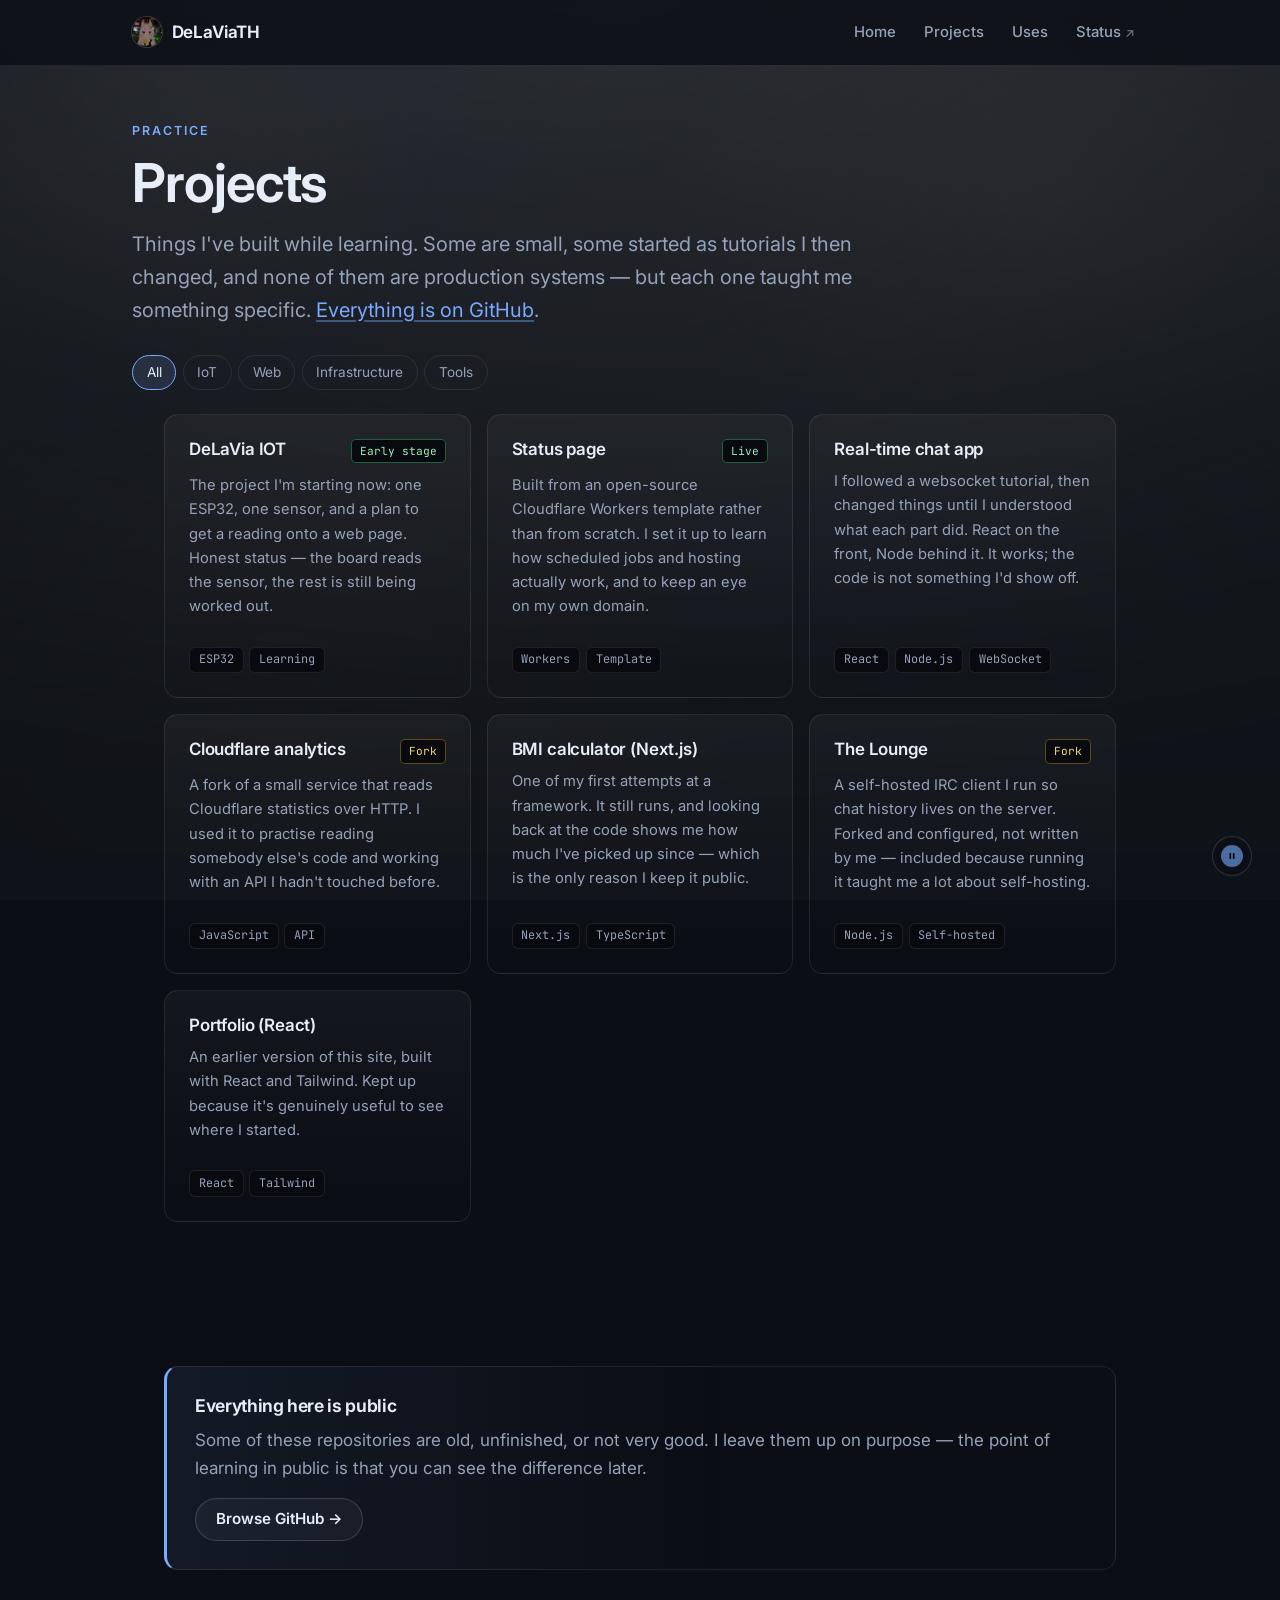
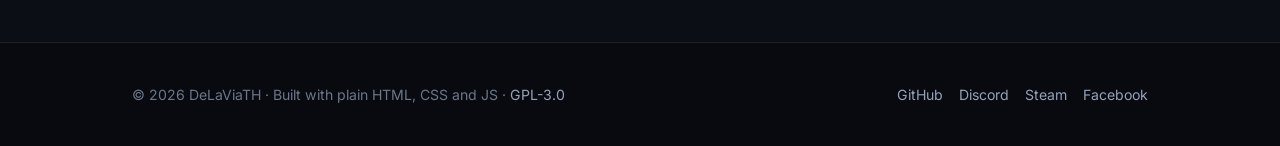
==== projects.html @ 17e13d9a "Rewrite the site as a static build with a persistent video background Rebuild every page around one " ====
﻿<!DOCTYPE html>
<html lang="en">

<head>
  <meta charset="utf-8">
  <meta name="viewport" content="width=device-width, initial-scale=1">

  <title>Projects — DeLaViaTH</title>
  <meta name="description"
    content="Small projects built while learning web development and IoT — what each one is, what stage it reached, and what it taught me.">
  <link rel="canonical" href="https://www.delaviath.com/projects">

  <meta property="og:type" content="website">
  <meta property="og:site_name" content="DeLaViaTH">
  <meta property="og:title" content="Projects — DeLaViaTH">
  <meta property="og:description"
    content="Small learning projects: what each one is, what stage it reached, and what it taught me.">
  <meta property="og:url" content="https://www.delaviath.com/projects">
  <meta property="og:image" content="https://www.delaviath.com/assets/og-image.png">
  <meta property="og:image:width" content="1200">
  <meta property="og:image:height" content="630">
  <meta name="twitter:card" content="summary_large_image">
  <meta name="twitter:title" content="Projects — DeLaViaTH">
  <meta name="twitter:image" content="https://www.delaviath.com/assets/og-image.png">

  <meta name="theme-color" content="#0b0e14">
  <meta name="color-scheme" content="dark">

  <link rel="icon" href="/assets/favicon.ico" sizes="any">
  <link rel="icon" type="image/png" href="/assets/favicon-32.png" sizes="32x32">
  <link rel="apple-touch-icon" href="/assets/apple-touch-icon.png">

  <link rel="preconnect" href="https://fonts.googleapis.com">
  <link rel="preconnect" href="https://fonts.gstatic.com" crossorigin>
  <link rel="stylesheet"
    href="https://fonts.googleapis.com/css2?family=Inter:wght@400;500;600;700&family=JetBrains+Mono:wght@400;500&display=swap">
  <link rel="stylesheet" href="/css/base.css">

  <script src="/js/site.js" defer></script>
  <script src="/js/router.js" defer></script>
  <script src="/js/background-video.js" defer></script>
  <script src="/js/projects-filter.js" defer></script>
</head>

<body>
  <a class="skip-link" href="#main">Skip to content</a>

  <div id="background-container"></div>

  <div id="navbar-container"></div>

  <main id="main" class="container">
    <header class="page-head">
      <span class="eyebrow">Practice</span>
      <h1>Projects</h1>
      <p class="lede">
        Things I've built while learning. Some are small, some started as tutorials I then changed, and
        none of them are production systems — but each one taught me something specific.
        <a href="https://github.com/DeLaViaTH?tab=repositories" target="_blank" rel="noopener noreferrer">Everything is on GitHub</a>.
      </p>

      <ul class="filter-bar" id="project-filters" aria-label="Filter projects by type">
        <li><button type="button" data-filter="all" aria-pressed="true">All</button></li>
        <li><button type="button" data-filter="iot" aria-pressed="false">IoT</button></li>
        <li><button type="button" data-filter="web" aria-pressed="false">Web</button></li>
        <li><button type="button" data-filter="infra" aria-pressed="false">Infrastructure</button></li>
        <li><button type="button" data-filter="tools" aria-pressed="false">Tools</button></li>
      </ul>
    </header>

    <section class="section container" aria-labelledby="projects-title" style="padding-top: 0">
      <h2 class="visually-hidden" id="projects-title">All projects</h2>

      <div class="grid" id="project-grid">
        <article class="project" data-tags="iot infra">
          <div class="project__top">
            <h3 class="project__name">DeLaVia IOT</h3>
            <span class="badge badge--live">Early stage</span>
          </div>
          <p class="project__desc">
            The project I'm starting now: one ESP32, one sensor, and a plan to get a reading onto a web
            page. Honest status — the board reads the sensor, the rest is still being worked out.
          </p>
          <div class="project__footer">
            <ul class="tag-list">
              <li class="tag">ESP32</li>
              <li class="tag">Learning</li>
            </ul>
          </div>
        </article>

        <article class="project" data-tags="infra">
          <div class="project__top">
            <h3 class="project__name">
              <a href="https://status-page.delaviath.com/" target="_blank" rel="noopener noreferrer">Status page</a>
            </h3>
            <span class="badge badge--live">Live</span>
          </div>
          <p class="project__desc">
            Built from an open-source Cloudflare Workers template rather than from scratch. I set it up to
            learn how scheduled jobs and hosting actually work, and to keep an eye on my own domain.
          </p>
          <div class="project__footer">
            <ul class="tag-list">
              <li class="tag">Workers</li>
              <li class="tag">Template</li>
            </ul>
          </div>
        </article>

        <article class="project" data-tags="web">
          <div class="project__top">
            <h3 class="project__name">
              <a href="https://github.com/DeLaViaTH/Real-Time-Chat-App-" target="_blank" rel="noopener noreferrer">
                Real-time chat app
              </a>
            </h3>
          </div>
          <p class="project__desc">
            I followed a websocket tutorial, then changed things until I understood what each part did.
            React on the front, Node behind it. It works; the code is not something I'd show off.
          </p>
          <div class="project__footer">
            <ul class="tag-list">
              <li class="tag">React</li>
              <li class="tag">Node.js</li>
              <li class="tag">WebSocket</li>
            </ul>
          </div>
        </article>

        <article class="project" data-tags="infra tools">
          <div class="project__top">
            <h3 class="project__name">
              <a href="https://github.com/DeLaViaTH/analytics" target="_blank" rel="noopener noreferrer">
                Cloudflare analytics
              </a>
            </h3>
            <span class="badge badge--fork">Fork</span>
          </div>
          <p class="project__desc">
            A fork of a small service that reads Cloudflare statistics over HTTP. I used it to practise
            reading somebody else's code and working with an API I hadn't touched before.
          </p>
          <div class="project__footer">
            <ul class="tag-list">
              <li class="tag">JavaScript</li>
              <li class="tag">API</li>
            </ul>
          </div>
        </article>

        <article class="project" data-tags="web tools">
          <div class="project__top">
            <h3 class="project__name">
              <a href="https://github.com/DeLaViaTH/BMI-Calculator-with-next.js" target="_blank"
                rel="noopener noreferrer">
                BMI calculator (Next.js)
              </a>
            </h3>
          </div>
          <p class="project__desc">
            One of my first attempts at a framework. It still runs, and looking back at the code shows me
            how much I've picked up since — which is the only reason I keep it public.
          </p>
          <div class="project__footer">
            <ul class="tag-list">
              <li class="tag">Next.js</li>
              <li class="tag">TypeScript</li>
            </ul>
          </div>
        </article>

        <article class="project" data-tags="infra">
          <div class="project__top">
            <h3 class="project__name">
              <a href="https://github.com/DeLaViaTH/thelounge" target="_blank" rel="noopener noreferrer">The Lounge</a>
            </h3>
            <span class="badge badge--fork">Fork</span>
          </div>
          <p class="project__desc">
            A self-hosted IRC client I run so chat history lives on the server. Forked and configured, not
            written by me — included because running it taught me a lot about self-hosting.
          </p>
          <div class="project__footer">
            <ul class="tag-list">
              <li class="tag">Node.js</li>
              <li class="tag">Self-hosted</li>
            </ul>
          </div>
        </article>

        <article class="project" data-tags="web">
          <div class="project__top">
            <h3 class="project__name">
              <a href="https://github.com/DeLaViaTH/Full-Stack-Developer-Portfolio-" target="_blank"
                rel="noopener noreferrer">
                Portfolio (React)
              </a>
            </h3>
          </div>
          <p class="project__desc">
            An earlier version of this site, built with React and Tailwind. Kept up because it's genuinely
            useful to see where I started.
          </p>
          <div class="project__footer">
            <ul class="tag-list">
              <li class="tag">React</li>
              <li class="tag">Tailwind</li>
            </ul>
          </div>
        </article>
      </div>

      <p id="no-results" class="muted" hidden>No projects in this category yet.</p>
    </section>

    <section class="section container" aria-labelledby="cta-title">
      <div class="now">
        <h2 id="cta-title" style="font-size: 1.1rem">Everything here is public</h2>
        <p class="muted" style="margin-bottom: 1rem">
          Some of these repositories are old, unfinished, or not very good. I leave them up on purpose —
          the point of learning in public is that you can see the difference later.
        </p>
        <a class="btn btn--ghost" href="https://github.com/DeLaViaTH?tab=repositories" target="_blank"
          rel="noopener noreferrer">Browse GitHub →</a>
      </div>
    </section>
  </main>

  <div id="footer-container"></div>
</body>

</html>
---- css/base.css ----
/* ==========================================================================
   DeLaViaTH — design system
   Replaces Bootstrap. ~4 KB gzipped instead of 220 KB, no alpha-channel CDN.
   ========================================================================== */

:root {
  color-scheme: dark;

  --bg: #0b0e14;
  --bg-elevated: #121722;
  --bg-sunken: #080a10;
  --surface: rgba(255, 255, 255, 0.04);
  --surface-hover: rgba(255, 255, 255, 0.07);

  --fg: #e8eef8;
  --fg-muted: #96a2b8;
  --fg-dim: #6b7688;

  --accent: #78aaff;
  --accent-strong: #4d8bff;
  --accent-contrast: #05070c;
  --success: #4ade80;
  --warning: #fbbf24;
  --danger: #f87171;

  --border: rgba(255, 255, 255, 0.09);
  --border-strong: rgba(255, 255, 255, 0.16);

  --font-body: "Inter", system-ui, -apple-system, "Segoe UI", Roboto, sans-serif;
  --font-mono: "JetBrains Mono", ui-monospace, "Cascadia Code", Consolas, monospace;

  --radius-sm: 8px;
  --radius: 14px;
  --radius-lg: 22px;

  --shadow: 0 1px 2px rgba(0, 0, 0, 0.4), 0 12px 32px -12px rgba(0, 0, 0, 0.7);
  --shadow-accent: 0 0 0 1px rgba(120, 170, 255, 0.35), 0 18px 50px -18px rgba(120, 170, 255, 0.45);

  --container: 1080px;
  --nav-height: 64px;

  --ease: cubic-bezier(0.22, 1, 0.36, 1);
}

/* --------------------------------------------------------------- reset --- */

*,
*::before,
*::after {
  box-sizing: border-box;
}

html {
  -webkit-text-size-adjust: 100%;
  scroll-behavior: smooth;
  scroll-padding-top: calc(var(--nav-height) + 24px);
}

body {
  margin: 0;
  min-height: 100dvh;
  background: var(--bg);
  color: var(--fg);
  font-family: var(--font-body);
  font-size: clamp(1rem, 0.96rem + 0.18vw, 1.0625rem);
  line-height: 1.65;
  -webkit-font-smoothing: antialiased;
  text-rendering: optimizeLegibility;
  /* NOTE: the old site had `overflow-y: hidden` here, which silently clipped
     every page taller than the viewport (phones, 120% zoom, landscape). */
  overflow-x: hidden;
}

/* Ambient background so pages never look like a flat empty canvas. */
body::before {
  content: "";
  position: fixed;
  inset: 0;
  z-index: -2;
  background:
    radial-gradient(60rem 60rem at 12% -10%, rgba(77, 139, 255, 0.16), transparent 60%),
    radial-gradient(48rem 48rem at 105% 8%, rgba(120, 170, 255, 0.1), transparent 62%);
  pointer-events: none;
}

img,
picture,
svg,
video {
  display: block;
  max-width: 100%;
}

img {
  height: auto;
}

h1,
h2,
h3,
h4 {
  margin: 0 0 0.5em;
  line-height: 1.2;
  font-weight: 650;
  letter-spacing: -0.02em;
  text-wrap: balance;
}

h1 {
  font-size: clamp(2rem, 1.5rem + 2.6vw, 3.35rem);
}

h2 {
  font-size: clamp(1.45rem, 1.25rem + 1vw, 2rem);
}

h3 {
  font-size: clamp(1.125rem, 1.05rem + 0.4vw, 1.3rem);
}

p {
  margin: 0 0 1rem;
  text-wrap: pretty;
}

a {
  color: var(--accent);
  text-decoration-color: color-mix(in srgb, var(--accent) 40%, transparent);
  text-underline-offset: 3px;
  transition: color 0.15s var(--ease), text-decoration-color 0.15s var(--ease);
}

a:hover {
  color: var(--fg);
  text-decoration-color: currentColor;
}

:focus-visible {
  outline: 2px solid var(--accent);
  outline-offset: 3px;
  border-radius: 4px;
}

code,
kbd,
pre {
  font-family: var(--font-mono);
  font-size: 0.9em;
}

code {
  padding: 0.15em 0.4em;
  border-radius: 5px;
  background: var(--surface);
  border: 1px solid var(--border);
}

hr {
  height: 1px;
  margin: 2.5rem 0;
  border: 0;
  background: var(--border);
}

::selection {
  background: rgba(120, 170, 255, 0.3);
  color: #fff;
}

/* ----------------------------------------------------------- utilities --- */

.container {
  width: 100%;
  max-width: var(--container);
  margin-inline: auto;
  padding-inline: clamp(1.15rem, 4vw, 2rem);
}

.visually-hidden {
  position: absolute !important;
  width: 1px;
  height: 1px;
  padding: 0;
  margin: -1px;
  overflow: hidden;
  clip-path: inset(50%);
  white-space: nowrap;
  border: 0;
}

.skip-link {
  position: absolute;
  top: 0;
  left: 50%;
  translate: -50% -120%;
  z-index: 200;
  padding: 0.7rem 1.2rem;
  border-radius: 0 0 var(--radius-sm) var(--radius-sm);
  background: var(--accent);
  color: var(--accent-contrast);
  font-weight: 600;
  text-decoration: none;
  transition: translate 0.18s var(--ease);
}

.skip-link:focus-visible {
  translate: -50% 0;
  color: var(--accent-contrast);
}

.eyebrow {
  display: block;
  margin-bottom: 0.6rem;
  font-size: 0.78rem;
  font-weight: 600;
  letter-spacing: 0.16em;
  text-transform: uppercase;
  color: var(--accent);
}

.lede {
  font-size: clamp(1.05rem, 1rem + 0.35vw, 1.25rem);
  color: var(--fg-muted);
  max-width: 62ch;
}

.muted {
  color: var(--fg-muted);
}

.text-center {
  text-align: center;
}

.stack > * + * {
  margin-top: var(--stack-gap, 1rem);
}

/* ---------------------------------------------------------------- nav --- */

.site-nav {
  position: sticky;
  top: 0;
  z-index: 100;
  background: color-mix(in srgb, var(--bg) 78%, transparent);
  backdrop-filter: blur(14px) saturate(140%);
  -webkit-backdrop-filter: blur(14px) saturate(140%);
  border-bottom: 1px solid transparent;
  transition: border-color 0.2s var(--ease), background-color 0.2s var(--ease);
}

.site-nav[data-scrolled="true"] {
  border-bottom-color: var(--border);
  background: color-mix(in srgb, var(--bg) 92%, transparent);
}

.site-nav__inner {
  display: flex;
  align-items: center;
  gap: 1rem;
  min-height: var(--nav-height);
  max-width: var(--container);
  margin-inline: auto;
  padding-inline: clamp(1.15rem, 4vw, 2rem);
}

.brand {
  display: inline-flex;
  align-items: center;
  gap: 0.6rem;
  font-weight: 650;
  letter-spacing: -0.01em;
  color: var(--fg);
  text-decoration: none;
  white-space: nowrap;
}

.brand:hover {
  color: var(--fg);
}

.brand__mark {
  width: 30px;
  height: 30px;
  border-radius: 50%;
  object-fit: cover;
  box-shadow: 0 0 0 1px var(--border-strong);
}

.nav-toggle {
  display: none;
  margin-left: auto;
  width: 40px;
  height: 40px;
  padding: 0;
  border: 1px solid var(--border);
  border-radius: var(--radius-sm);
  background: var(--surface);
  color: var(--fg);
  cursor: pointer;
}

.nav-toggle:hover {
  background: var(--surface-hover);
}

.nav-toggle__bars {
  display: grid;
  gap: 4px;
  justify-items: center;
}

.nav-toggle__bars span {
  display: block;
  width: 18px;
  height: 2px;
  border-radius: 2px;
  background: currentColor;
  transition: transform 0.2s var(--ease), opacity 0.2s var(--ease);
}

.nav-toggle[aria-expanded="true"] .nav-toggle__bars span:nth-child(1) {
  transform: translateY(6px) rotate(45deg);
}

.nav-toggle[aria-expanded="true"] .nav-toggle__bars span:nth-child(2) {
  opacity: 0;
}

.nav-toggle[aria-expanded="true"] .nav-toggle__bars span:nth-child(3) {
  transform: translateY(-6px) rotate(-45deg);
}

.nav-links {
  display: flex;
  align-items: center;
  gap: 0.15rem;
  margin: 0 0 0 auto;
  padding: 0;
  list-style: none;
}

.nav-links a {
  display: block;
  padding: 0.45rem 0.8rem;
  border-radius: 999px;
  color: var(--fg-muted);
  font-size: 0.93rem;
  font-weight: 500;
  text-decoration: none;
  transition: color 0.15s var(--ease), background-color 0.15s var(--ease);
}

.nav-links a:hover {
  color: var(--fg);
  background: var(--surface);
}

.nav-links a[aria-current="page"] {
  color: var(--fg);
  background: var(--surface);
  box-shadow: inset 0 0 0 1px var(--border);
}

.nav-links .external::after {
  content: " ↗";
  font-size: 0.85em;
  color: var(--fg-dim);
}

@media (max-width: 760px) {
  .nav-toggle {
    display: grid;
    place-items: center;
  }

  .nav-links {
    position: absolute;
    inset-inline: 0;
    top: 100%;
    flex-direction: column;
    align-items: stretch;
    gap: 0.15rem;
    margin: 0;
    padding: 0.6rem clamp(1.15rem, 4vw, 2rem) 1rem;
    background: color-mix(in srgb, var(--bg) 96%, transparent);
    border-bottom: 1px solid var(--border);
    box-shadow: var(--shadow);
  }

  .nav-links[data-open="false"] {
    display: none;
  }

  .nav-links a {
    padding: 0.7rem 0.9rem;
    border-radius: var(--radius-sm);
    font-size: 1rem;
  }
}

/* -------------------------------------------------------------- hero --- */

.hero {
  position: relative;
  padding-block: clamp(2.5rem, 6vw, 5rem) clamp(2rem, 5vw, 4rem);
  overflow-x: clip;
}

/* ==========================================================================
   Site-wide background video.

   Fixed to the viewport, so it stays visible on every page and at every scroll
   position instead of scrolling away with the hero.

   Layer order, back to front:

     1  .site-bg__wash   animated golden-hour gradient, pure CSS, no payload
     2  .site-bg__video  the YouTube embed (muted, looping, autoplay)
     3  .site-bg::after  contrast veil, keeps body text readable over the video

   "Golden Hour" by BlueSkyWhaler, via youtube-nocookie.com.
   ========================================================================== */

.site-bg {
  position: fixed;
  inset: 0;
  z-index: -1;
  overflow: hidden;
  pointer-events: none;
  /* Own compositing layer: the fixed iframe never repaints while scrolling.
     layout+paint rather than `strict`, so the element still gets its size from
     the inset box instead of relying on size containment. */
  contain: layout paint;
  /* Promote once, up front, instead of letting the compositor decide. */
  transform: translateZ(0);
}

/* --- 1: animated golden-hour wash --------------------------------------- */

.site-bg__wash {
  position: absolute;
  inset: 0;
  background:
    radial-gradient(42rem 30rem at 22% 78%, rgba(255, 176, 84, 0.34), transparent 68%),
    radial-gradient(38rem 28rem at 82% 24%, rgba(255, 214, 138, 0.26), transparent 66%),
    radial-gradient(34rem 26rem at 52% 112%, rgba(255, 126, 72, 0.24), transparent 70%);
  animation: site-bg-drift 34s ease-in-out infinite alternate;
  will-change: transform;
}

/* A second, slower pass at a different angle keeps the motion from looking like
   one big sliding layer. */
.site-bg__wash::after {
  content: "";
  position: absolute;
  inset: 0;
  background:
    radial-gradient(30rem 24rem at 68% 62%, rgba(120, 170, 255, 0.16), transparent 70%),
    radial-gradient(26rem 20rem at 12% 18%, rgba(255, 196, 120, 0.18), transparent 68%);
  animation: site-bg-drift-alt 52s ease-in-out infinite alternate;
  will-change: transform;
}

@keyframes site-bg-drift {
  from {
    transform: translate3d(-2%, 1%, 0) scale(1.05);
  }

  to {
    transform: translate3d(3%, -2%, 0) scale(1.12);
  }
}

@keyframes site-bg-drift-alt {
  from {
    transform: translate3d(2%, -1%, 0) scale(1.1);
  }

  to {
    transform: translate3d(-3%, 2%, 0) scale(1.02);
  }
}

/* Once real video is on screen the gradient is almost entirely hidden behind
   it, so stop animating two full-viewport layers: it is pure GPU cost for an
   effect nobody can see. The gradient still animates while the player buffers,
   and for visitors whose embed never loads. */
.site-bg--live .site-bg__wash,
.site-bg--live .site-bg__wash::after {
  animation: none;
}

/* --- 2: the video ------------------------------------------------------- */

.site-bg__video {
  position: absolute;
  top: 50%;
  left: 50%;
  /* Exact "cover" for a 16:9 source: 100vw x 56.25vw, floored at 100vh, with
     min-width 177.78vh (= 100vh * 16/9). No overshoot: an inflating 120% box
     made the compositor rasterise ~44% more pixels every frame for nothing. */
  width: 100vw;
  height: 56.25vw;
  min-width: 177.78vh;
  min-height: 100vh;
  max-width: none;
  max-height: none;
  border: 0;
  translate: -50% -50%;
  object-fit: cover;
  /* Held at 0 until the player reports it is actually playing, so a blocked
     embed falls back to the gradient instead of a black rectangle. */
  opacity: 0;
  transition: opacity 0.9s var(--ease);
  /* No blur() here on purpose. A Gaussian blur over a full-viewport iframe is
     re-run on the GPU for every single video frame and was the main cause of
     the stutter. The burned-in captions are hidden by the veil below instead,
     which costs nothing. */
}

.site-bg--live .site-bg__video {
  /* Visible behind every section, but dim enough that body copy stays readable
     through the veil below. */
  opacity: 0.42;
}

/* --- 3: contrast veil --------------------------------------------------- */

/* Painted above the video but inside .site-bg, so it applies to every page
   without each page needing its own scrim. */
.site-bg::after {
  content: "";
  position: absolute;
  inset: 0;
  background:
    radial-gradient(115% 90% at 50% 0%, rgba(11, 14, 20, 0.52), rgba(11, 14, 20, 0.74) 55%, rgba(11, 14, 20, 0.88) 100%),
    linear-gradient(180deg, rgba(11, 14, 20, 0.34), rgba(11, 14, 20, 0.68));
}

/* --- playback toggle ---------------------------------------------------- */

/* Fixed, so it is reachable at any scroll position on any page.
   Deliberately NOT hidden under prefers-reduced-motion.

   Kept as a small circle rather than a labelled pill: it is fixed, so anything
   wide would sit on top of paragraph text at some scroll position. The label
   stays in the DOM for assistive tech, and the title attribute gives sighted
   users a hover hint. */
.site-bg__toggle {
  position: fixed;
  right: clamp(1rem, 3vw, 1.75rem);
  bottom: clamp(0.9rem, 2.5vw, 1.5rem);
  z-index: 95;
  display: grid;
  place-items: center;
  width: 40px;
  height: 40px;
  padding: 0;
  border: 1px solid rgba(255, 255, 255, 0.24);
  border-radius: 50%;
  background: rgba(11, 14, 20, 0.62);
  backdrop-filter: blur(6px);
  -webkit-backdrop-filter: blur(6px);
  color: var(--fg-muted);
  cursor: pointer;
  opacity: 0.6;
  transition: opacity 0.18s var(--ease), background-color 0.18s var(--ease), border-color 0.18s var(--ease),
    color 0.18s var(--ease), transform 0.18s var(--ease);
}

.site-bg__toggle:hover,
.site-bg__toggle:focus-visible {
  opacity: 1;
  background: rgba(11, 14, 20, 0.92);
  border-color: rgba(255, 255, 255, 0.45);
  color: var(--fg);
  transform: scale(1.06);
}

.site-bg__toggle-icon {
  display: grid;
  place-items: center;
  width: 22px;
  height: 22px;
  border-radius: 50%;
  background: var(--accent);
  color: var(--accent-contrast);
}

.site-bg__toggle-icon svg {
  width: 10px;
  height: 10px;
  fill: currentColor;
}

/* Show exactly one glyph, driven by aria-pressed:
   pressed = video playing = offer "pause". */
.site-bg__icon-play,
.site-bg__toggle[aria-pressed="false"] .site-bg__icon-pause {
  display: none;
}

.site-bg__toggle[aria-pressed="false"] .site-bg__icon-play {
  display: block;
  margin-left: 1px;
}

/* Kept for the accessible name, hidden visually. */
.site-bg__toggle-label {
  position: absolute;
  width: 1px;
  height: 1px;
  padding: 0;
  margin: -1px;
  overflow: hidden;
  clip-path: inset(50%);
  white-space: nowrap;
  border: 0;
}

/* Gradient motion stops for reduced-motion — it is purely decorative. The video
   keeps its own toggle, and the toggle stays visible. */
@media (prefers-reduced-motion: reduce) {
  .site-bg__wash,
  .site-bg__wash::after {
    animation: none;
  }
}

@media (max-width: 760px) {
  .site-bg--live .site-bg__video {
    opacity: 0.46;
  }

  .site-bg__toggle {
    width: 36px;
    height: 36px;
  }
}

.hero__inner {
  display: grid;
  gap: clamp(2rem, 5vw, 3.5rem);
  max-width: var(--container);
  margin-inline: auto;
  padding-inline: clamp(1.15rem, 4vw, 2rem);
}

.hero__avatar {
  width: clamp(150px, 22vw, 220px);
  aspect-ratio: 1;
  border-radius: 50%;
  object-fit: cover;
  box-shadow: 0 0 0 1px var(--border-strong), 0 0 0 8px rgba(120, 170, 255, 0.07), var(--shadow);
}

@media (min-width: 860px) {
  .hero__inner {
    grid-template-columns: 1fr auto;
    align-items: center;
  }

  .hero__avatar {
    order: 2;
  }
}

.hero__title {
  margin-bottom: 0.75rem;
}

.hero__title-accent {
  background: linear-gradient(100deg, var(--accent), #a78bfa 55%, var(--accent));
  -webkit-background-clip: text;
  background-clip: text;
  color: transparent;
}

.hero__roles {
  display: flex;
  flex-wrap: wrap;
  gap: 0.4rem;
  margin: 1.25rem 0 1.75rem;
  padding: 0;
  list-style: none;
}

.hero__roles li {
  padding: 0.3rem 0.7rem;
  border: 1px solid var(--border);
  border-radius: 999px;
  background: var(--surface);
  color: var(--fg-muted);
  font-family: var(--font-mono);
  font-size: 0.8rem;
}

.hero__actions {
  display: flex;
  flex-wrap: wrap;
  gap: 0.65rem;
}

/* ------------------------------------------------------------ buttons --- */

.btn {
  display: inline-flex;
  align-items: center;
  justify-content: center;
  gap: 0.5rem;
  padding: 0.65rem 1.25rem;
  border: 1px solid transparent;
  border-radius: 999px;
  font: inherit;
  font-size: 0.95rem;
  font-weight: 600;
  line-height: 1.35;
  text-decoration: none;
  cursor: pointer;
  transition: transform 0.15s var(--ease), background-color 0.15s var(--ease), border-color 0.15s var(--ease), box-shadow 0.15s var(--ease);
}

.btn:active {
  transform: translateY(1px);
}

.btn--primary {
  background: var(--accent);
  color: var(--accent-contrast);
}

.btn--primary:hover {
  background: #9dc0ff;
  color: var(--accent-contrast);
  box-shadow: var(--shadow-accent);
}

.btn--ghost {
  border-color: var(--border-strong);
  background: var(--surface);
  color: var(--fg);
}

.btn--ghost:hover {
  background: var(--surface-hover);
  color: var(--fg);
}

/* ------------------------------------------------------------- cards --- */

.card {
  padding: clamp(1.25rem, 3vw, 1.75rem);
  border: 1px solid var(--border);
  border-radius: var(--radius);
  background: linear-gradient(180deg, var(--surface), transparent);
  transition: border-color 0.2s var(--ease), transform 0.2s var(--ease), background-color 0.2s var(--ease);
}

a.card:hover {
  border-color: var(--border-strong);
  transform: translateY(-2px);
}

.card__title {
  display: flex;
  align-items: center;
  gap: 0.5rem;
  margin-bottom: 0.5rem;
  font-size: 1.08rem;
}

.card__meta {
  font-family: var(--font-mono);
  font-size: 0.78rem;
  color: var(--fg-dim);
}

.tag-list {
  display: flex;
  flex-wrap: wrap;
  gap: 0.35rem;
  margin: 0.9rem 0 0;
  padding: 0;
  list-style: none;
}

.tag {
  padding: 0.16rem 0.55rem;
  border: 1px solid var(--border);
  border-radius: 6px;
  background: var(--bg-sunken);
  color: var(--fg-muted);
  font-family: var(--font-mono);
  font-size: 0.74rem;
}

/* -------------------------------------------------------------- grid --- */

.grid {
  display: grid;
  gap: 1rem;
  grid-template-columns: repeat(auto-fit, minmax(min(100%, 270px), 1fr));
}

.section {
  padding-block: clamp(2.5rem, 6vw, 4.5rem);
}

.section__head {
  display: flex;
  flex-wrap: wrap;
  align-items: baseline;
  justify-content: space-between;
  gap: 1rem;
  margin-bottom: clamp(1.5rem, 3vw, 2.25rem);
}

.section__head h2 {
  margin-bottom: 0;
}

/* ------------------------------------------------------------- table --- */

.table-wrap {
  overflow-x: auto;
  border: 1px solid var(--border);
  border-radius: var(--radius);
}

table {
  width: 100%;
  border-collapse: collapse;
  font-size: 0.95rem;
}

th,
td {
  padding: 0.7rem 1rem;
  text-align: left;
  border-bottom: 1px solid var(--border);
}

thead th {
  background: var(--surface);
  color: var(--fg);
  font-size: 0.78rem;
  font-weight: 600;
  letter-spacing: 0.08em;
  text-transform: uppercase;
}

tbody tr:last-child td {
  border-bottom: 0;
}

tbody tr:hover {
  background: var(--surface);
}

/* ------------------------------------------------------------- forms --- */

.field {
  display: grid;
  gap: 0.35rem;
}

.field label {
  font-size: 0.9rem;
  font-weight: 600;
  color: var(--fg-muted);
}

.input {
  width: 100%;
  padding: 0.65rem 0.9rem;
  border: 1px solid var(--border-strong);
  border-radius: var(--radius-sm);
  background: var(--bg-sunken);
  color: var(--fg);
  font: inherit;
  transition: border-color 0.15s var(--ease), box-shadow 0.15s var(--ease);
}

.input::placeholder {
  color: var(--fg-dim);
}

.input:focus {
  outline: none;
  border-color: var(--accent);
  box-shadow: 0 0 0 3px rgba(120, 170, 255, 0.18);
}

.input:invalid:not(:placeholder-shown) {
  border-color: var(--danger);
}

.field__hint {
  font-size: 0.82rem;
  color: var(--fg-dim);
}

/* ------------------------------------------------------------ alerts --- */

.alert {
  padding: 0.85rem 1.1rem;
  border: 1px solid var(--border);
  border-radius: var(--radius-sm);
  background: var(--surface);
  font-size: 0.93rem;
}

.alert--success {
  border-color: color-mix(in srgb, var(--success) 45%, transparent);
  background: color-mix(in srgb, var(--success) 10%, transparent);
  color: #b9f6cd;
}

.alert--warning {
  border-color: color-mix(in srgb, var(--warning) 45%, transparent);
  background: color-mix(in srgb, var(--warning) 10%, transparent);
  color: #fde8ad;
}

.alert--danger {
  border-color: color-mix(in srgb, var(--danger) 45%, transparent);
  background: color-mix(in srgb, var(--danger) 10%, transparent);
  color: #fecaca;
}

/* ------------------------------------------------------------ footer --- */

.site-footer {
  margin-top: auto;
  padding-block: 2.5rem;
  border-top: 1px solid var(--border);
  background: var(--bg-sunken);
}

.site-footer__inner {
  display: flex;
  flex-wrap: wrap;
  align-items: center;
  justify-content: space-between;
  gap: 1rem;
  max-width: var(--container);
  margin-inline: auto;
  padding-inline: clamp(1.15rem, 4vw, 2rem);
  color: var(--fg-dim);
  font-size: 0.88rem;
}

.site-footer nav {
  display: flex;
  flex-wrap: wrap;
  gap: 0.25rem 1rem;
}

.site-footer a {
  color: var(--fg-muted);
  text-decoration: none;
}

.site-footer a:hover {
  color: var(--fg);
  text-decoration: underline;
}

/* ---------------------------------------------------------- motion --- */

@media (prefers-reduced-motion: reduce) {
  html {
    scroll-behavior: auto;
  }

  *,
  *::before,
  *::after {
    animation-duration: 0.01ms !important;
    animation-iteration-count: 1 !important;
    transition-duration: 0.01ms !important;
  }
}

/* ---------------------------------------------------------- printing --- */

@media print {
  body::before,
  .site-nav,
  .site-footer,
  .site-bg,
  .site-bg__toggle,
  .hero__actions {
    display: none !important;
  }

  body {
    background: #fff;
    color: #000;
  }

  a {
    color: #000;
    text-decoration: underline;
  }
}

/* ==========================================================================
   Page sections.

   Everything below used to live in home.css and pages.css, which were linked
   only from the pages that needed them. With client-side navigation that broke:
   a page reached through the router never loaded its own stylesheet, because the
   document is not reloaded. One file for every page is both simpler and immune
   to that class of bug. Rules here are page-scoped by class name, so loading
   them everywhere costs nothing.
   ========================================================================== */

/* ------------------------------------------------------------- home --- */
.home {
  display: flex;
  flex-direction: column;
  min-height: 100dvh;
}

/* Short bio block under the hero. */
.about {
  display: grid;
  gap: clamp(1.5rem, 4vw, 3rem);
}

@media (min-width: 820px) {
  .about {
    grid-template-columns: minmax(0, 1.35fr) minmax(0, 1fr);
    align-items: start;
  }
}

.about__facts {
  display: grid;
  gap: 0.75rem;
  margin: 0;
  padding: 1.25rem;
  border: 1px solid var(--border);
  border-radius: var(--radius);
  background: var(--surface);
}

.about__facts div {
  display: grid;
  /* Wide enough for "Good at" / "Learning" without wrapping mid-label. */
  grid-template-columns: 6rem 1fr;
  gap: 0.75rem;
  font-size: 0.92rem;
  align-items: baseline;
}

.about__facts dt {
  color: var(--fg-dim);
  font-family: var(--font-mono);
  font-size: 0.78rem;
  text-transform: uppercase;
  letter-spacing: 0.06em;
  padding-top: 0.15rem;
}

.about__facts dd {
  margin: 0;
  color: var(--fg);
}

/* "Now" strip — what is being worked on. */
.now {
  padding: clamp(1.25rem, 3vw, 1.75rem);
  border: 1px solid var(--border);
  border-left: 3px solid var(--accent);
  border-radius: var(--radius);
  background: linear-gradient(90deg, rgba(120, 170, 255, 0.08), transparent 60%);
}

.now h2 {
  font-size: 1.05rem;
  margin-bottom: 0.6rem;
}

.now ul {
  margin: 0;
  padding-left: 1.1rem;
  color: var(--fg-muted);
}

.now li + li {
  margin-top: 0.35rem;
}

/* Project highlight cards on the home page. */
.mini-card {
  display: flex;
  flex-direction: column;
  gap: 0.4rem;
  padding: 1.15rem 1.25rem;
  border: 1px solid var(--border);
  border-radius: var(--radius);
  background: var(--surface);
  color: inherit;
  text-decoration: none;
  transition: border-color 0.18s var(--ease), background-color 0.18s var(--ease), transform 0.18s var(--ease);
}

.mini-card:hover {
  border-color: var(--border-strong);
  background: var(--surface-hover);
  color: inherit;
  transform: translateY(-2px);
}

.mini-card__label {
  font-family: var(--font-mono);
  font-size: 0.75rem;
  color: var(--accent);
}

.mini-card__title {
  font-size: 1.02rem;
  font-weight: 600;
}

.mini-card__desc {
  margin: 0;
  font-size: 0.9rem;
  color: var(--fg-muted);
}

/* Contact row. */
.contact-list {
  display: flex;
  flex-wrap: wrap;
  gap: 0.6rem;
  margin: 0;
  padding: 0;
  list-style: none;
}

.contact-list a {
  display: inline-flex;
  align-items: center;
  gap: 0.45rem;
  padding: 0.5rem 1rem;
  border: 1px solid var(--border-strong);
  border-radius: 999px;
  background: var(--surface);
  color: var(--fg);
  font-size: 0.9rem;
  text-decoration: none;
  transition: border-color 0.15s var(--ease), background-color 0.15s var(--ease);
}

.contact-list a:hover {
  border-color: var(--accent);
  background: rgba(120, 170, 255, 0.1);
}


/* --------------------------------------------------- projects / uses --- */
.page-head {
  padding-block: clamp(2rem, 5vw, 3.5rem) clamp(1rem, 3vw, 1.5rem);
}

.page-head h1 {
  margin-bottom: 0.75rem;
}

.filter-bar {
  display: flex;
  flex-wrap: wrap;
  gap: 0.4rem;
  margin: 1.75rem 0 0;
  padding: 0;
  list-style: none;
}

.filter-bar button {
  padding: 0.35rem 0.85rem;
  border: 1px solid var(--border);
  border-radius: 999px;
  background: transparent;
  color: var(--fg-muted);
  font: inherit;
  font-size: 0.85rem;
  cursor: pointer;
  transition: color 0.15s var(--ease), background-color 0.15s var(--ease), border-color 0.15s var(--ease);
}

.filter-bar button:hover {
  color: var(--fg);
  background: var(--surface);
}

.filter-bar button[aria-pressed="true"] {
  border-color: var(--accent);
  background: rgba(120, 170, 255, 0.14);
  color: var(--fg);
}

/* Project cards */
.project {
  display: flex;
  flex-direction: column;
  gap: 0.6rem;
  height: 100%;
  padding: clamp(1.15rem, 2.5vw, 1.5rem);
  border: 1px solid var(--border);
  border-radius: var(--radius);
  background: linear-gradient(180deg, var(--surface), transparent);
  transition: border-color 0.18s var(--ease), transform 0.18s var(--ease);
}

.project:hover {
  border-color: var(--border-strong);
  transform: translateY(-2px);
}

.project[hidden] {
  display: none;
}

.project__top {
  display: flex;
  align-items: flex-start;
  justify-content: space-between;
  gap: 0.75rem;
}

.project__name {
  margin: 0;
  font-size: 1.06rem;
  font-weight: 600;
  letter-spacing: -0.01em;
}

.project__name a {
  color: var(--fg);
  text-decoration: none;
}

.project__name a:hover {
  color: var(--accent);
  text-decoration: underline;
}

.project__desc {
  flex: 1;
  margin: 0;
  font-size: 0.92rem;
  color: var(--fg-muted);
}

.project__footer {
  display: flex;
  align-items: center;
  justify-content: space-between;
  gap: 0.75rem;
  margin-top: 0.25rem;
}

.badge {
  flex-shrink: 0;
  padding: 0.12rem 0.5rem;
  border-radius: 5px;
  border: 1px solid var(--border);
  background: var(--bg-sunken);
  color: var(--fg-dim);
  font-family: var(--font-mono);
  font-size: 0.7rem;
  white-space: nowrap;
}

.badge--live {
  border-color: rgba(74, 222, 128, 0.4);
  color: #9df0b8;
}

.badge--fork {
  border-color: rgba(251, 191, 36, 0.35);
  color: #fbd97a;
}

/* Uses page */
/* Groups carry their own rhythm, so drop the generic .section padding that
   would otherwise stack with the margin between groups. */
.uses-group.section {
  padding-block: 0;
}

.uses-group + .uses-group {
  margin-top: clamp(2rem, 4vw, 3rem);
}

.uses-group__title {
  display: flex;
  align-items: center;
  gap: 0.75rem;
  margin-bottom: 1.15rem;
  font-size: 1.15rem;
}

.uses-group__title::after {
  content: "";
  flex: 1;
  height: 1px;
  background: var(--border);
}

.uses-list {
  display: grid;
  gap: 0.85rem;
  margin: 0;
}

.uses-list div {
  display: grid;
  gap: 0.15rem 1.25rem;
  padding-bottom: 0.85rem;
  border-bottom: 1px solid var(--border);
}

.uses-list div:last-child {
  padding-bottom: 0;
  border-bottom: 0;
}

@media (min-width: 640px) {
  .uses-list div {
    grid-template-columns: 11rem 1fr;
    align-items: baseline;
  }
}

.uses-list dt {
  color: var(--fg);
  font-weight: 600;
  font-size: 0.95rem;
}

.uses-list dd {
  margin: 0;
  color: var(--fg-muted);
  font-size: 0.93rem;
}

/* 404 page */
.error-page {
  display: grid;
  place-items: center;
  min-height: 62vh;
  padding-block: clamp(2rem, 6vw, 4rem);
  text-align: center;
}

.error-page__code {
  display: block;
  margin-bottom: 0.5rem;
  font-family: var(--font-mono);
  font-size: clamp(4rem, 3rem + 8vw, 8rem);
  font-weight: 700;
  line-height: 1;
  letter-spacing: -0.05em;
  background: linear-gradient(180deg, var(--fg) 20%, rgba(232, 238, 248, 0.2));
  -webkit-background-clip: text;
  background-clip: text;
  color: transparent;
}

.error-page p {
  max-width: 46ch;
  margin-inline: auto;
  color: var(--fg-muted);
}

.error-page__actions {
  display: flex;
  flex-wrap: wrap;
  gap: 0.65rem;
  justify-content: center;
  margin-top: 1.5rem;
}
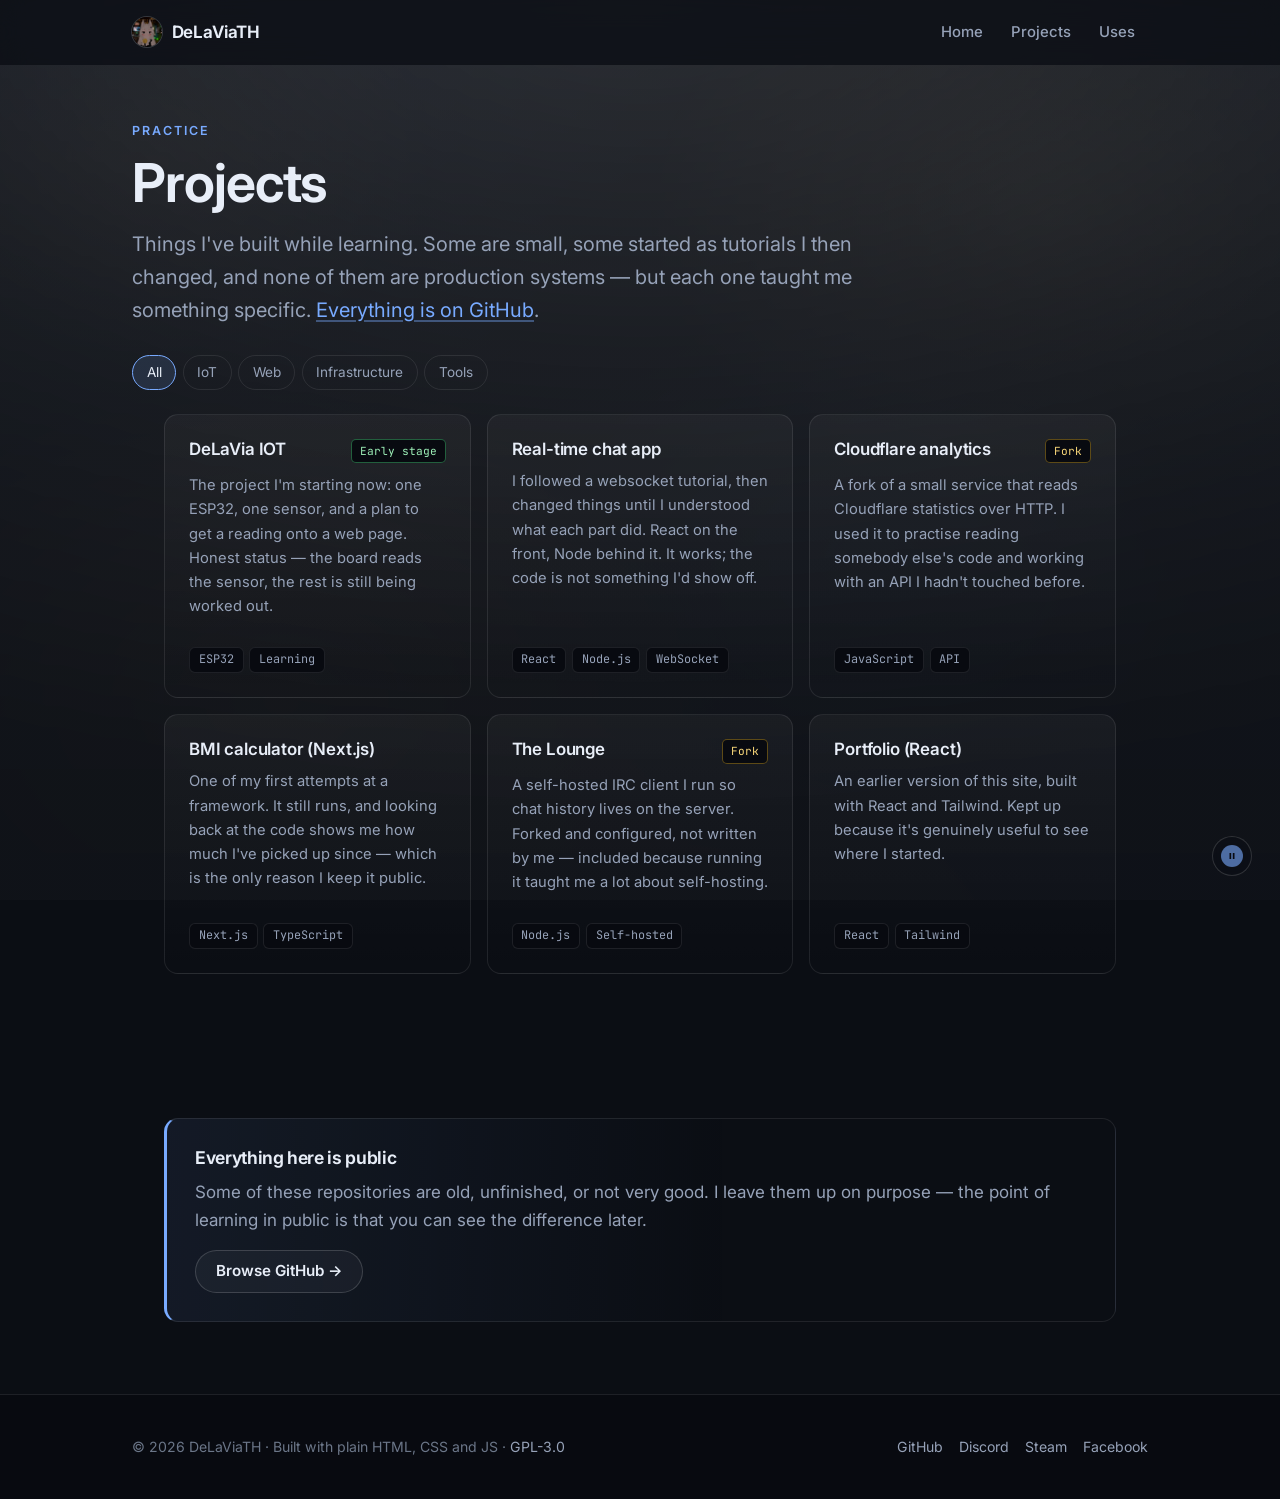
==== commit 5133081b: "Remove the status page links; that subdomain is gone status-page.delaviath.com was a cf-workers-stat" ====
--- a/projects.html
+++ b/projects.html
@@ -1,4 +1,4 @@
-﻿<!DOCTYPE html>
+<!DOCTYPE html>
 <html lang="en">
 
 <head>
@@ -89,25 +89,6 @@
           </div>
         </article>
 
-        <article class="project" data-tags="infra">
-          <div class="project__top">
-            <h3 class="project__name">
-              <a href="https://status-page.delaviath.com/" target="_blank" rel="noopener noreferrer">Status page</a>
-            </h3>
-            <span class="badge badge--live">Live</span>
-          </div>
-          <p class="project__desc">
-            Built from an open-source Cloudflare Workers template rather than from scratch. I set it up to
-            learn how scheduled jobs and hosting actually work, and to keep an eye on my own domain.
-          </p>
-          <div class="project__footer">
-            <ul class="tag-list">
-              <li class="tag">Workers</li>
-              <li class="tag">Template</li>
-            </ul>
-          </div>
-        </article>
-
         <article class="project" data-tags="web">
           <div class="project__top">
             <h3 class="project__name">
